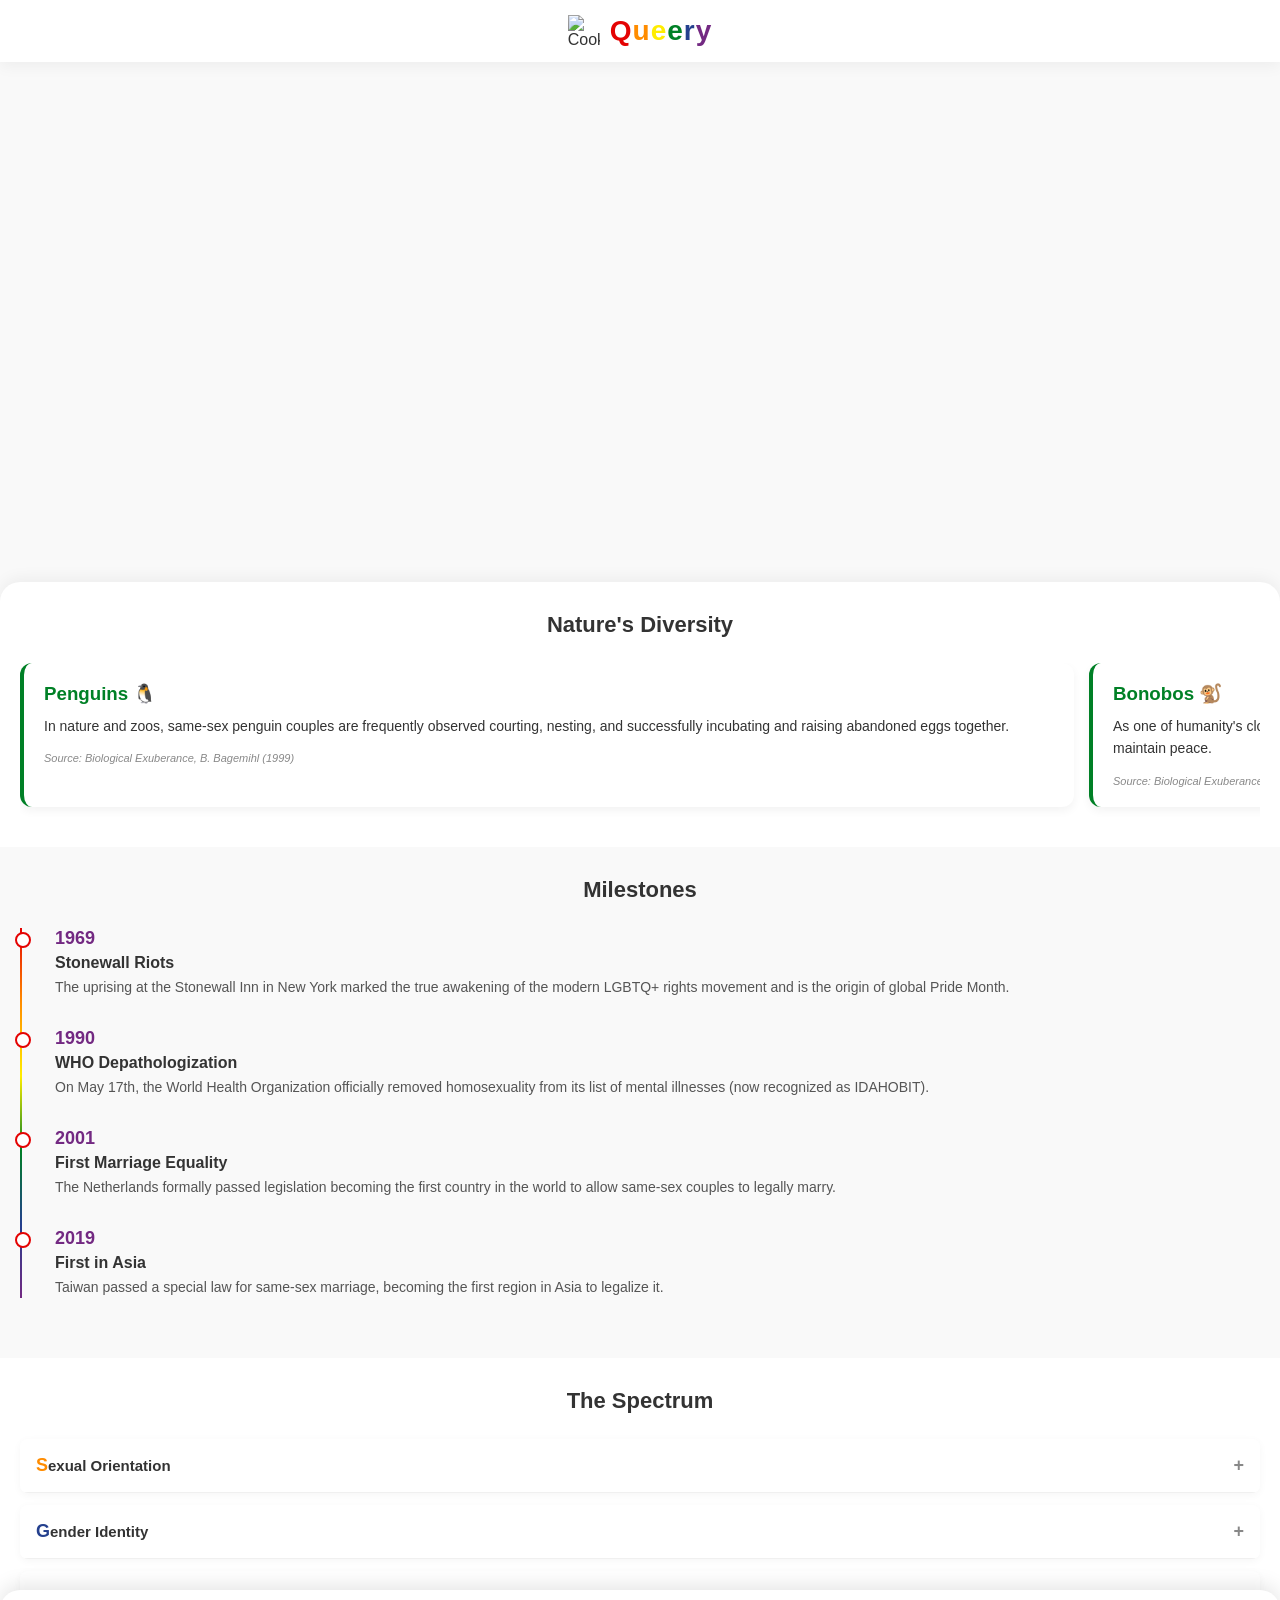
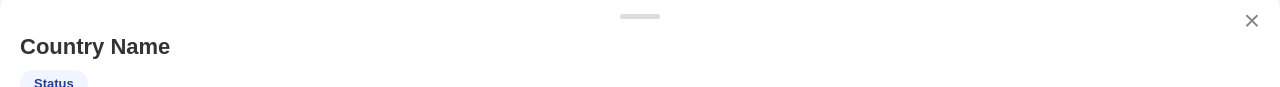
==== index.html @ eb694b8f "first commit" ====
<!DOCTYPE html>
<html lang="en">
<head>
    <meta charset="UTF-8">
    <meta name="viewport" content="width=device-width, initial-scale=1.0, maximum-scale=1.0, user-scalable=no">
    <title>Queery | Explore the Spectrum</title>
    <!-- 引入外部 CSS 样式表 -->
    <link rel="stylesheet" href="style.css">
</head>
<body>

    <!-- Header Logo Area -->
    <header>
        <div class="logo-container">
            <img class="cookie-img" src="https://emojigraph.org/media/apple/cookie_1f36a.png" alt="Cookie">
            <div class="rainbow-text">
                <span class="c-red">Q</span>
                <span class="c-orange">u</span>
                <span class="c-yellow">e</span>
                <span class="c-green">e</span>
                <span class="c-blue">r</span>
                <span class="c-purple">y</span>
            </div>
        </div>
    </header>

    <!-- Map Section -->
    <section class="map-container">
        <!-- 引入 Python 生成的地图 -->
        <iframe src="interactive_map.html"></iframe>
    </section>

    <!-- The Nature Section -->
    <section class="content-module first-module">
        <h2 class="module-title">Nature's Diversity</h2>
        <div class="carousel-container">
            <div class="carousel-card">
                <h3>Penguins 🐧</h3>
                <p>In nature and zoos, same-sex penguin couples are frequently observed courting, nesting, and successfully incubating and raising abandoned eggs together.</p>
                <small>Source: Biological Exuberance, B. Bagemihl (1999)</small>
            </div>
            <div class="carousel-card">
                <h3>Bonobos 🐒</h3>
                <p>As one of humanity's closest living primate relatives, nearly all individuals in bonobo societies are bisexual. They use same-sex intimacy to resolve conflicts and maintain peace.</p>
                <small>Source: Biological Exuberance, B. Bagemihl (1999)</small>
            </div>
            <div class="carousel-card">
                <h3>Giraffes 🦒</h3>
                <p>Intimate behavior between male giraffes is highly frequent. In some populations, over 90% of mounting behaviors occur between males.</p>
                <small>Source: Biological Exuberance, B. Bagemihl (1999)</small>
            </div>
        </div>
    </section>

    <!-- The History Section -->
    <section class="content-module bg-light">
        <h2 class="module-title">Milestones</h2>
        <div class="timeline">
            <div class="timeline-event">
                <div class="timeline-date">1969</div>
                <div class="timeline-content">
                    <h4>Stonewall Riots</h4>
                    <p>The uprising at the Stonewall Inn in New York marked the true awakening of the modern LGBTQ+ rights movement and is the origin of global Pride Month.</p>
                </div>
            </div>
            <div class="timeline-event">
                <div class="timeline-date">1990</div>
                <div class="timeline-content">
                    <h4>WHO Depathologization</h4>
                    <p>On May 17th, the World Health Organization officially removed homosexuality from its list of mental illnesses (now recognized as IDAHOBIT).</p>
                </div>
            </div>
            <div class="timeline-event">
                <div class="timeline-date">2001</div>
                <div class="timeline-content">
                    <h4>First Marriage Equality</h4>
                    <p>The Netherlands formally passed legislation becoming the first country in the world to allow same-sex couples to legally marry.</p>
                </div>
            </div>
            <div class="timeline-event">
                <div class="timeline-date">2019</div>
                <div class="timeline-content">
                    <h4>First in Asia</h4>
                    <p>Taiwan passed a special law for same-sex marriage, becoming the first region in Asia to legalize it.</p>
                </div>
            </div>
        </div>
    </section>

    <!-- The Spectrum Section (Accordion) -->
    <section class="content-module" style="padding-bottom: 50px;">
        <h2 class="module-title">The Spectrum</h2>
        
        <div class="accordion-item">
            <div class="accordion-header" onclick="toggleAccordion(this)">
                <div class="accordion-title"><span class="c-orange">S</span>exual Orientation</div>
                <div class="accordion-icon">+</div>
            </div>
            <div class="accordion-content">
                <p>Refers to who you are attracted to emotionally, romantically, or sexually (e.g., Lesbian, Gay, Bisexual, Asexual). It's about your internal sense of connection.</p>
            </div>
        </div>

        <div class="accordion-item">
            <div class="accordion-header" onclick="toggleAccordion(this)">
                <div class="accordion-title"><span class="c-blue">G</span>ender Identity</div>
                <div class="accordion-icon">+</div>
            </div>
            <div class="accordion-content">
                <p>Refers to your deeply held internal sense of being male, female, both, or neither (e.g., Transgender, Non-binary, Cisgender). It may or may not align with the sex assigned to you at birth.</p>
            </div>
        </div>

        <div class="accordion-item">
            <div class="accordion-header" onclick="toggleAccordion(this)">
                <div class="accordion-title"><span class="c-red">Q</span>ueer</div>
                <div class="accordion-icon">+</div>
            </div>
            <div class="accordion-content">
                <p>An inclusive umbrella term encompassing people who are not heterosexual or cisgender. It can also represent "Questioning" for those exploring their identity.</p>
            </div>
        </div>
    </section>

    <!-- 底部滑动弹窗 (Bottom Sheet) -->
    <div class="bottom-sheet-overlay" id="bottomSheetOverlay" onclick="closeSheet()"></div>
    <div class="bottom-sheet" id="bottomSheet">
        <div class="sheet-drag-handle"></div>
        <button class="sheet-close" onclick="closeSheet()">×</button>
        <h3 id="sheetCountryName">Country Name</h3>
        <div class="sheet-tag" id="sheetStatus">Status</div>
        <div class="sheet-content">
            <h4>Routine Activities & Reality</h4>
            <p id="sheetRoutine">Details go here.</p>
        </div>
    </div>

    <!-- 引入外部 JavaScript 逻辑 -->
    <script src="script.js"></script>
</body>
</html>
---- style.css ----
/* --- Basic Reset & Body --- */
* {
    margin: 0;
    padding: 0;
    box-sizing: border-box;
    font-family: 'Helvetica Neue', Arial, sans-serif;
}
body {
    background-color: #f9f9f9;
    color: #333;
    overflow-x: hidden;
}

/* --- Header & Logo Animation --- */
header {
    background-color: #ffffff; 
    padding: 15px 20px;
    display: flex;
    align-items: center;
    justify-content: center; 
    position: sticky;
    top: 0;
    z-index: 100;
    box-shadow: 0 4px 15px rgba(0,0,0,0.05); 
}
.logo-container {
    display: flex;
    align-items: center;
    cursor: pointer;
}
.cookie-img {
    width: 32px;
    height: 32px;
    margin-right: 10px;
    transition: transform 0.3s ease;
}
.logo-container:hover .cookie-img {
    transform: rotate(20deg) scale(1.1);
}
.rainbow-text {
    font-size: 28px;
    font-weight: 800;
    letter-spacing: 1px;
    display: flex;
}
.rainbow-text span {
    display: inline-block;
    transition: transform 0.25s cubic-bezier(0.175, 0.885, 0.32, 1.275); 
}
.rainbow-text span:hover {
    transform: translateY(-5px) rotate(-5deg) scale(1.1);
}

/* 6-Color Pride Flag Mapping */
.c-red    { color: #E40303; } /* Q */
.c-orange { color: #FF8C00; } /* u */
.c-yellow { color: #FFED00; } /* e */
.c-green  { color: #008026; } /* e */
.c-blue   { color: #24408E; } /* r */
.c-purple { color: #732982; } /* y */

/* --- Map Container --- */
.map-container {
    width: 100vw;
    height: 60vh;
    position: relative;
}
.map-container iframe {
    width: 100%;
    height: 100%;
    border: none;
}

/* --- Module General Styles --- */
.content-module {
    padding: 30px 20px;
    background: white;
    position: relative;
    z-index: 10;
}
.content-module.first-module {
    border-radius: 20px 20px 0 0;
    margin-top: -20px;
    box-shadow: 0 -4px 15px rgba(0,0,0,0.05);
}
.bg-light {
    background-color: #f9f9f9;
}
.module-title {
    text-align: center;
    margin-bottom: 25px;
    font-size: 22px;
    color: #333;
}

/* --- Carousel for Nature Section --- */
.carousel-container {
    display: flex;
    overflow-x: auto;
    scroll-snap-type: x mandatory;
    gap: 15px;
    padding-bottom: 10px; 
}
.carousel-card {
    min-width: 85%;
    background: white;
    padding: 20px;
    border-radius: 12px;
    box-shadow: 0 4px 10px rgba(0,0,0,0.05);
    scroll-snap-align: center;
    border-left: 4px solid #008026; 
}
.carousel-card h3 { margin-bottom: 10px; color: #008026; display: flex; align-items: center; gap: 8px;}
.carousel-card p { font-size: 14px; line-height: 1.6; margin-bottom: 15px;}
.carousel-card small { font-size: 11px; color: #888; display: block; font-style: italic;}
.carousel-container::-webkit-scrollbar { display: none; }

/* --- Timeline Styles --- */
.timeline {
    position: relative;
    padding-left: 20px;
}
.timeline::before {
    content: '';
    position: absolute;
    left: 0;
    top: 0;
    bottom: 0;
    width: 2px;
    background: linear-gradient(to bottom, #E40303, #FF8C00, #FFED00, #008026, #24408E, #732982); 
}
.timeline-event {
    position: relative;
    margin-bottom: 30px;
    padding-left: 15px;
}
.timeline-date {
    font-weight: 800;
    color: #732982;
    margin-bottom: 5px;
    font-size: 18px;
}
.timeline-content h4 { margin-bottom: 5px; font-size: 16px; }
.timeline-content p { font-size: 14px; line-height: 1.5; color: #555; }
.timeline-event::before {
    content: '';
    position: absolute;
    left: -25px; 
    top: 4px;
    width: 12px;
    height: 12px;
    border-radius: 50%;
    background: white;
    border: 2px solid #E40303;
}

/* --- Accordion Styles --- */
.accordion-item {
    margin-bottom: 12px;
    border-radius: 8px;
    overflow: hidden;
    box-shadow: 0 2px 8px rgba(0,0,0,0.04);
    background: white;
}
.accordion-header {
    padding: 16px;
    background: #fff;
    cursor: pointer;
    display: flex;
    justify-content: space-between;
    align-items: center;
    border-bottom: 1px solid #f0f0f0;
}
.accordion-title {
    font-weight: bold;
    font-size: 15px;
    color: #333;
}
.accordion-title span {
    font-size: 18px;
    font-weight: 900;
}
.accordion-icon {
    font-weight: bold;
    color: #888;
    font-size: 18px;
}
.accordion-content {
    padding: 0 16px;
    max-height: 0;
    overflow: hidden;
    transition: max-height 0.3s ease-out, padding 0.3s ease;
    background: #fafafa;
}
.accordion-content p {
    font-size: 14px;
    line-height: 1.6;
    margin: 16px 0;
    color: #444;
}
.accordion-item.active .accordion-content {
    max-height: 200px; 
    padding: 1px 16px; 
}

/* --- Bottom Sheet Styles --- */
.bottom-sheet-overlay {
    position: fixed;
    top: 0; left: 0; width: 100vw; height: 100vh;
    background: rgba(0,0,0,0.4);
    z-index: 999;
    opacity: 0;
    visibility: hidden;
    transition: all 0.3s ease;
}
.bottom-sheet {
    position: fixed;
    bottom: -100%; 
    left: 0;
    width: 100vw;
    background: white;
    border-radius: 20px 20px 0 0;
    padding: 24px 20px 40px 20px;
    z-index: 1000;
    transition: bottom 0.4s cubic-bezier(0.175, 0.885, 0.32, 1.275); 
    box-shadow: 0 -5px 20px rgba(0,0,0,0.1);
}
.sheet-active .bottom-sheet { bottom: 0; }
.sheet-active .bottom-sheet-overlay { opacity: 1; visibility: visible; }

.sheet-drag-handle {
    width: 40px; height: 5px; background: #ddd;
    border-radius: 5px; margin: 0 auto 15px auto;
}
.sheet-close {
    position: absolute; right: 20px; top: 15px;
    background: none; border: none; font-size: 28px; color: #888;
    cursor: pointer;
}
#sheetCountryName { font-size: 22px; margin-bottom: 10px; color: #333; }
.sheet-tag {
    display: inline-block; padding: 6px 14px; background: #f0f5ff;
    border-radius: 15px; font-size: 13px; color: #24408E; font-weight: bold;
    margin-bottom: 15px;
}
.sheet-content h4 { font-size: 16px; margin-bottom: 8px; color: #732982; }
.sheet-content p { font-size: 14px; line-height: 1.6; color: #555; }
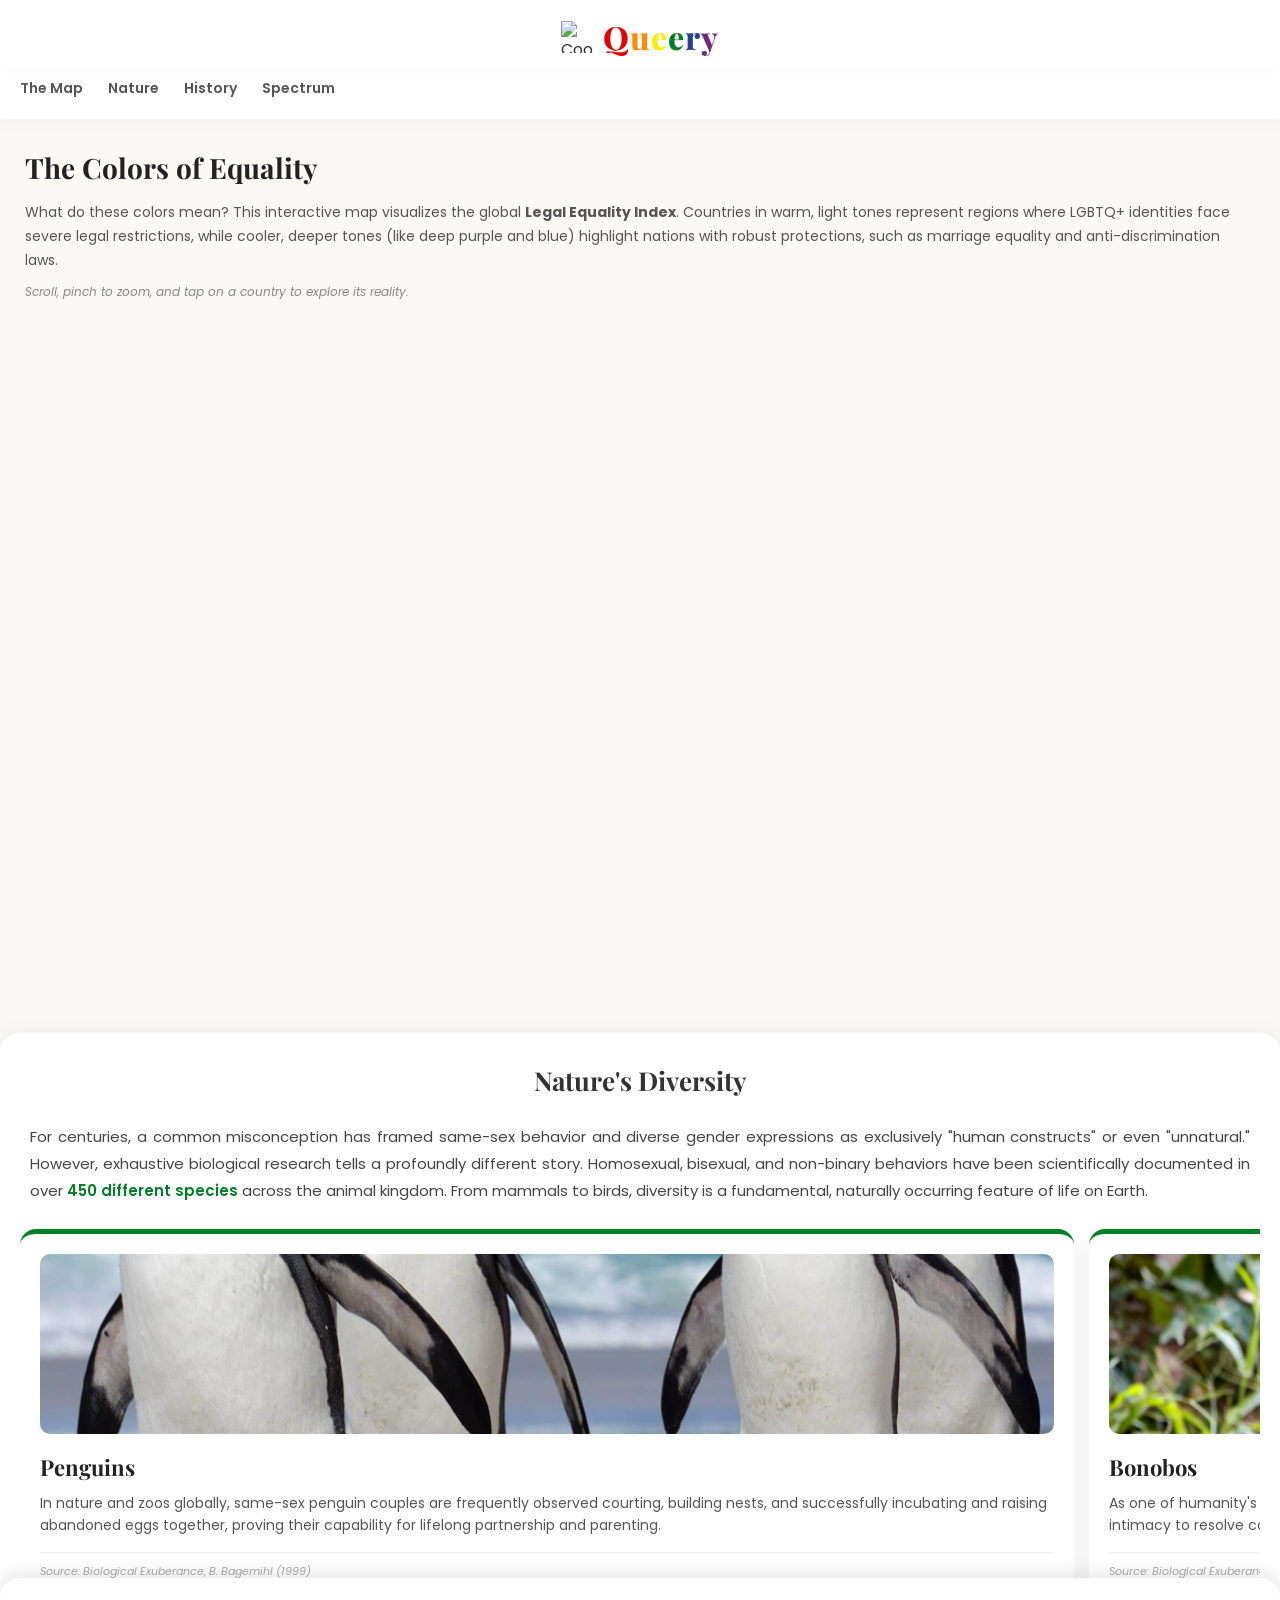
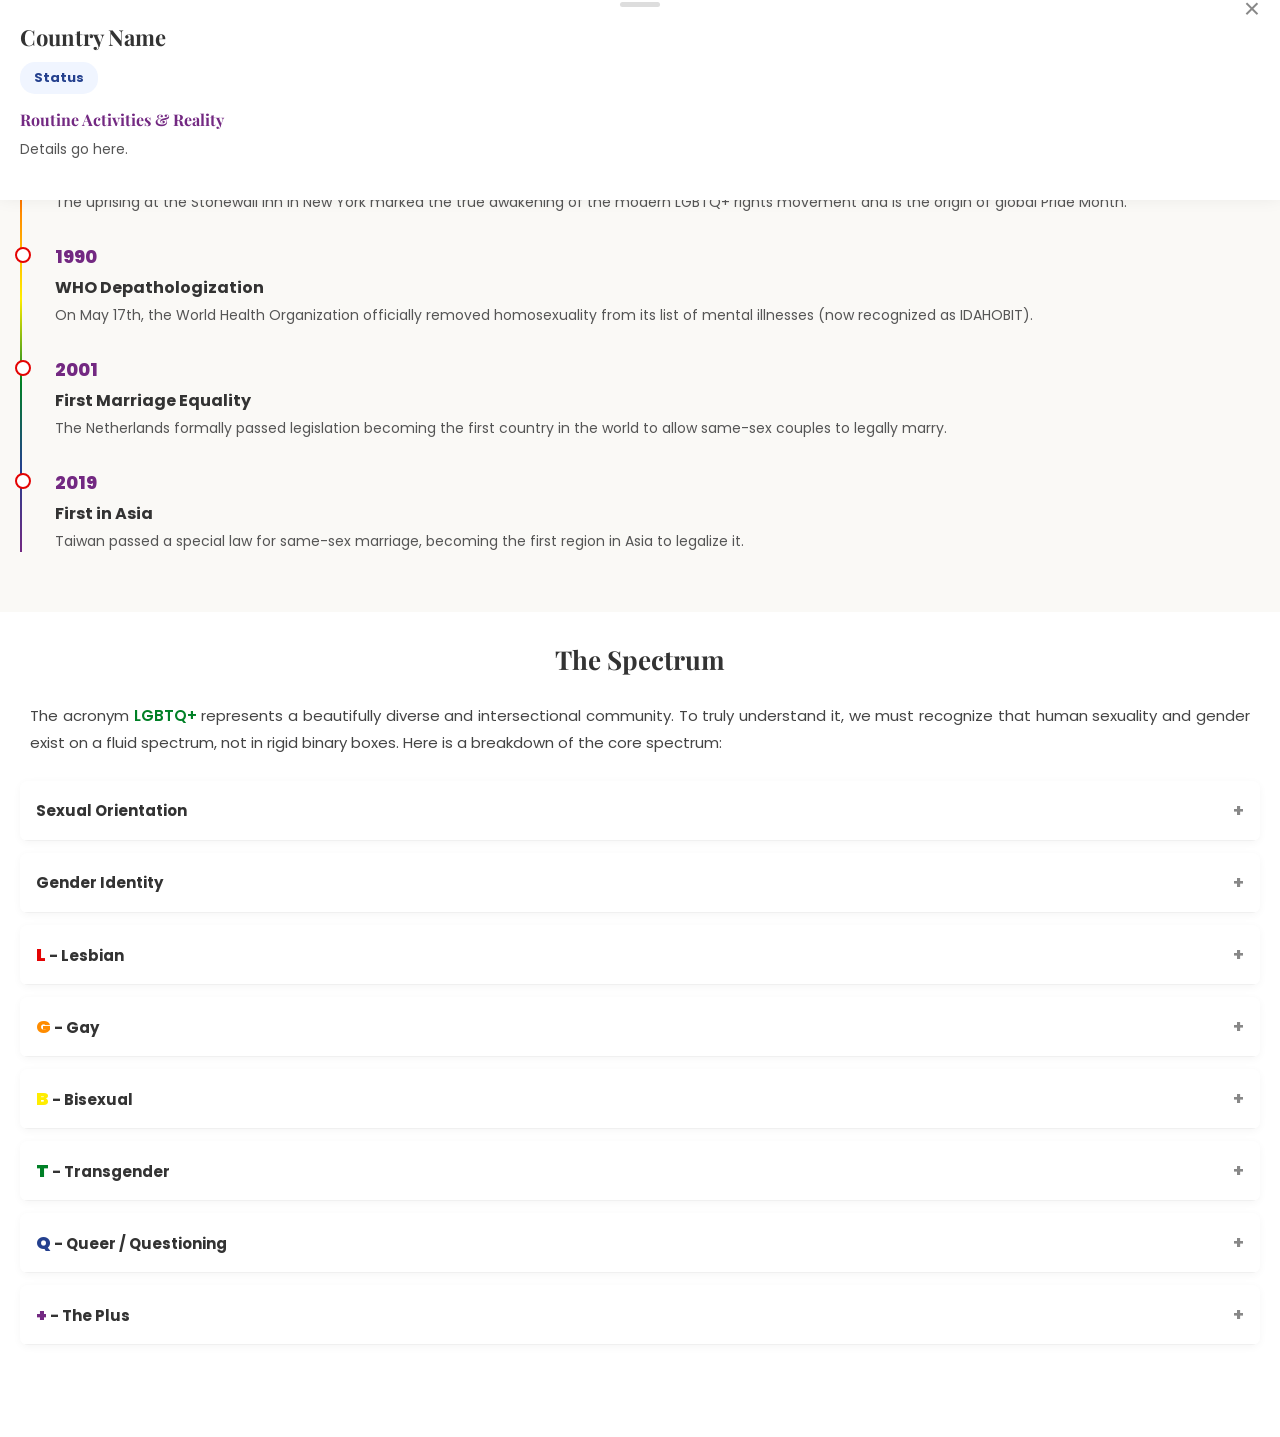
==== commit 71dc5a65: "feat: add Mexico, Russia and European countries to map data" ====
--- a/index.html
+++ b/index.html
@@ -4,56 +4,76 @@
     <meta charset="UTF-8">
     <meta name="viewport" content="width=device-width, initial-scale=1.0, maximum-scale=1.0, user-scalable=no">
     <title>Queery | Explore the Spectrum</title>
-    <!-- 引入外部 CSS 样式表 -->
+    <!-- 引入艺术字体 -->
+    <link rel="preconnect" href="https://fonts.googleapis.com">
+    <link rel="preconnect" href="https://fonts.gstatic.com" crossorigin>
+    <link href="https://fonts.googleapis.com/css2?family=Playfair+Display:ital,wght@0,600;0,800;1,600&family=Poppins:wght@300;400;600&display=swap" rel="stylesheet">
     <link rel="stylesheet" href="style.css">
 </head>
 <body>
 
-    <!-- Header Logo Area -->
+    <!-- Header Logo -->
     <header>
         <div class="logo-container">
             <img class="cookie-img" src="https://emojigraph.org/media/apple/cookie_1f36a.png" alt="Cookie">
             <div class="rainbow-text">
-                <span class="c-red">Q</span>
-                <span class="c-orange">u</span>
-                <span class="c-yellow">e</span>
-                <span class="c-green">e</span>
-                <span class="c-blue">r</span>
-                <span class="c-purple">y</span>
+                <span class="c-red">Q</span><span class="c-orange">u</span><span class="c-yellow">e</span><span class="c-green">e</span><span class="c-blue">r</span><span class="c-purple">y</span>
             </div>
         </div>
     </header>
 
-    <!-- Map Section -->
+    <!-- 顶部滑动导航栏 -->
+    <nav class="mobile-nav">
+        <a href="#map-section">The Map</a>
+        <a href="#nature-section">Nature</a>
+        <a href="#history-section">History</a>
+        <a href="#spectrum-section">Spectrum</a>
+    </nav>
+
+    <!-- 地图说明区域 -->
+    <section class="map-intro" id="map-section">
+        <h2>The Colors of Equality</h2>
+        <p>What do these colors mean? This interactive map visualizes the global <strong>Legal Equality Index</strong>. Countries in warm, light tones represent regions where LGBTQ+ identities face severe legal restrictions, while cooler, deeper tones (like deep purple and blue) highlight nations with robust protections, such as marriage equality and anti-discrimination laws.</p>
+        <p class="hint"><em>Scroll, pinch to zoom, and tap on a country to explore its reality.</em></p>
+    </section>
+
+    <!-- 交互地图区域 -->
     <section class="map-container">
-        <!-- 引入 Python 生成的地图 -->
         <iframe src="interactive_map.html"></iframe>
     </section>
 
-    <!-- The Nature Section -->
-    <section class="content-module first-module">
+    <!-- 自然界多样性科普 -->
+    <section class="content-module first-module" id="nature-section">
         <h2 class="module-title">Nature's Diversity</h2>
+        
+        <div class="nature-intro">
+            <p>For centuries, a common misconception has framed same-sex behavior and diverse gender expressions as exclusively "human constructs" or even "unnatural." However, exhaustive biological research tells a profoundly different story. Homosexual, bisexual, and non-binary behaviors have been scientifically documented in over <strong>450 different species</strong> across the animal kingdom. From mammals to birds, diversity is a fundamental, naturally occurring feature of life on Earth.</p>
+        </div>
+
         <div class="carousel-container">
             <div class="carousel-card">
-                <h3>Penguins 🐧</h3>
-                <p>In nature and zoos, same-sex penguin couples are frequently observed courting, nesting, and successfully incubating and raising abandoned eggs together.</p>
+                <img src="./penguin.png" alt="Penguins">
+                <h3>Penguins</h3>
+                <p>In nature and zoos globally, same-sex penguin couples are frequently observed courting, building nests, and successfully incubating and raising abandoned eggs together, proving their capability for lifelong partnership and parenting.</p>
                 <small>Source: Biological Exuberance, B. Bagemihl (1999)</small>
             </div>
             <div class="carousel-card">
-                <h3>Bonobos 🐒</h3>
-                <p>As one of humanity's closest living primate relatives, nearly all individuals in bonobo societies are bisexual. They use same-sex intimacy to resolve conflicts and maintain peace.</p>
+                <img src="./bonobo.png" alt="Bonobos">
+                <h3>Bonobos</h3>
+                <p>As one of humanity's closest living primate relatives, nearly all individuals in bonobo societies exhibit bisexual behavior. They utilize same-sex intimacy to resolve conflicts, share resources, and maintain profound social peace.</p>
                 <small>Source: Biological Exuberance, B. Bagemihl (1999)</small>
             </div>
             <div class="carousel-card">
-                <h3>Giraffes 🦒</h3>
-                <p>Intimate behavior between male giraffes is highly frequent. In some populations, over 90% of mounting behaviors occur between males.</p>
+                <img src="./giraffe.png" alt="Giraffes">
+                <h3>Giraffes</h3>
+                <p>Intimate behavior between male giraffes is exceptionally frequent. In some wild populations, over 90% of mounting and affection-building behaviors occur between males, often involving gentle neck-rubbing.</p>
                 <small>Source: Biological Exuberance, B. Bagemihl (1999)</small>
             </div>
         </div>
     </section>
 
-    <!-- The History Section -->
-    <section class="content-module bg-light">
+    <!-- 历史里程碑 -->
+    <section class="content-module bg-light" id="history-section">
         <h2 class="module-title">Milestones</h2>
         <div class="timeline">
             <div class="timeline-event">
@@ -87,23 +107,27 @@
         </div>
     </section>
 
-    <!-- The Spectrum Section (Accordion) -->
-    <section class="content-module" style="padding-bottom: 50px;">
+    <!-- 光谱深度百科 (去中文版) -->
+    <section class="content-module" id="spectrum-section" style="padding-bottom: 80px;">
         <h2 class="module-title">The Spectrum</h2>
         
-        <div class="accordion-item">
-            <div class="accordion-header" onclick="toggleAccordion(this)">
-                <div class="accordion-title"><span class="c-orange">S</span>exual Orientation</div>
-                <div class="accordion-icon">+</div>
-            </div>
-            <div class="accordion-content">
-                <p>Refers to who you are attracted to emotionally, romantically, or sexually (e.g., Lesbian, Gay, Bisexual, Asexual). It's about your internal sense of connection.</p>
-            </div>
-        </div>
-
-        <div class="accordion-item">
-            <div class="accordion-header" onclick="toggleAccordion(this)">
-                <div class="accordion-title"><span class="c-blue">G</span>ender Identity</div>
+        <div class="nature-intro">
+            <p>The acronym <strong>LGBTQ+</strong> represents a beautifully diverse and intersectional community. To truly understand it, we must recognize that human sexuality and gender exist on a fluid spectrum, not in rigid binary boxes. Here is a breakdown of the core spectrum:</p>
+        </div>
+
+        <div class="accordion-item">
+            <div class="accordion-header" onclick="toggleAccordion(this)">
+                <div class="accordion-title">Sexual Orientation</div>
+                <div class="accordion-icon">+</div>
+            </div>
+            <div class="accordion-content">
+                <p>Refers to who you are attracted to emotionally, romantically, or sexually. It is about your internal sense of connection to others.</p>
+            </div>
+        </div>
+
+        <div class="accordion-item">
+            <div class="accordion-header" onclick="toggleAccordion(this)">
+                <div class="accordion-title">Gender Identity</div>
                 <div class="accordion-icon">+</div>
             </div>
             <div class="accordion-content">
@@ -113,16 +137,66 @@
 
         <div class="accordion-item">
             <div class="accordion-header" onclick="toggleAccordion(this)">
-                <div class="accordion-title"><span class="c-red">Q</span>ueer</div>
-                <div class="accordion-icon">+</div>
-            </div>
-            <div class="accordion-content">
-                <p>An inclusive umbrella term encompassing people who are not heterosexual or cisgender. It can also represent "Questioning" for those exploring their identity.</p>
-            </div>
-        </div>
-    </section>
-
-    <!-- 底部滑动弹窗 (Bottom Sheet) -->
+                <div class="accordion-title"><span class="c-red">L</span> - Lesbian</div>
+                <div class="accordion-icon">+</div>
+            </div>
+            <div class="accordion-content">
+                <p>A woman or feminine-identifying person who is emotionally, romantically, or sexually attracted to other women. It represents a specific sexual orientation focused on same-sex attraction among women.</p>
+            </div>
+        </div>
+
+        <div class="accordion-item">
+            <div class="accordion-header" onclick="toggleAccordion(this)">
+                <div class="accordion-title"><span class="c-orange">G</span> - Gay</div>
+                <div class="accordion-icon">+</div>
+            </div>
+            <div class="accordion-content">
+                <p>Individuals who are primarily attracted to members of the same sex or gender. While historically used to refer to men attracted to men, it is widely used today as an umbrella term for anyone experiencing same-sex attraction.</p>
+            </div>
+        </div>
+
+        <div class="accordion-item">
+            <div class="accordion-header" onclick="toggleAccordion(this)">
+                <div class="accordion-title"><span class="c-yellow">B</span> - Bisexual</div>
+                <div class="accordion-icon">+</div>
+            </div>
+            <div class="accordion-content">
+                <p>A person who has the capacity to form physical, romantic, and/or emotional attractions to those of the same gender or to those of another gender. This attraction does not have to be split 50/50, and it can be fluid over time.</p>
+            </div>
+        </div>
+
+        <div class="accordion-item">
+            <div class="accordion-header" onclick="toggleAccordion(this)">
+                <div class="accordion-title"><span class="c-green">T</span> - Transgender</div>
+                <div class="accordion-icon">+</div>
+            </div>
+            <div class="accordion-content">
+                <p><strong>Important distinction:</strong> Unlike the previous letters which describe <em>sexual orientation</em> (who you are attracted to), Transgender describes <em>gender identity</em> (who you are). It refers to individuals whose gender identity differs from the sex they were assigned at birth.</p>
+            </div>
+        </div>
+
+        <div class="accordion-item">
+            <div class="accordion-header" onclick="toggleAccordion(this)">
+                <div class="accordion-title"><span class="c-blue">Q</span> - Queer / Questioning</div>
+                <div class="accordion-icon">+</div>
+            </div>
+            <div class="accordion-content">
+                <p><strong>Queer</strong> is an inclusive, umbrella term reclaimed by the community to describe sexual orientations and gender identities that are not exclusively heterosexual or cisgender. <strong>Questioning</strong> refers to the completely natural process of exploring and discovering one's own sexual orientation or gender identity.</p>
+            </div>
+        </div>
+
+        <div class="accordion-item">
+            <div class="accordion-header" onclick="toggleAccordion(this)">
+                <div class="accordion-title"><span class="c-purple">+</span> - The Plus</div>
+                <div class="accordion-icon">+</div>
+            </div>
+            <div class="accordion-content">
+                <p>The "Plus" is perhaps the most important symbol. It signifies that the spectrum is vast, inclusive, and ever-evolving. It explicitly includes all other identities not covered by the five initials, such as <strong>Pansexual</strong>, <strong>Asexual</strong>, <strong>Non-binary</strong>, and <strong>Intersex</strong>.</p>
+            </div>
+        </div>
+    </section>
+
+    <!-- 底部滑动弹窗 (国家数据卡片) -->
     <div class="bottom-sheet-overlay" id="bottomSheetOverlay" onclick="closeSheet()"></div>
     <div class="bottom-sheet" id="bottomSheet">
         <div class="sheet-drag-handle"></div>
@@ -135,7 +209,7 @@
         </div>
     </div>
 
-    <!-- 引入外部 JavaScript 逻辑 -->
+    <!-- 引入外部脚本 -->
     <script src="script.js"></script>
 </body>
 </html>
--- a/style.css
+++ b/style.css
@@ -1,27 +1,31 @@
-/* --- Basic Reset & Body --- */
+/* --- Basic Reset & Art Typography --- */
 * {
     margin: 0;
     padding: 0;
     box-sizing: border-box;
-    font-family: 'Helvetica Neue', Arial, sans-serif;
 }
 body {
-    background-color: #f9f9f9;
+    background-color: #FAF9F6;
     color: #333;
     overflow-x: hidden;
+    font-family: 'Poppins', sans-serif;
+}
+
+h1, h2, h3, h4, .rainbow-text {
+    font-family: 'Playfair Display', serif;
 }
 
 /* --- Header & Logo Animation --- */
 header {
     background-color: #ffffff; 
-    padding: 15px 20px;
+    padding: 15px 20px 10px 20px;
     display: flex;
     align-items: center;
     justify-content: center; 
     position: sticky;
     top: 0;
     z-index: 100;
-    box-shadow: 0 4px 15px rgba(0,0,0,0.05); 
+    box-shadow: 0 4px 15px rgba(0,0,0,0.02); 
 }
 .logo-container {
     display: flex;
@@ -38,7 +42,7 @@
     transform: rotate(20deg) scale(1.1);
 }
 .rainbow-text {
-    font-size: 28px;
+    font-size: 32px;
     font-weight: 800;
     letter-spacing: 1px;
     display: flex;
@@ -51,19 +55,67 @@
     transform: translateY(-5px) rotate(-5deg) scale(1.1);
 }
 
-/* 6-Color Pride Flag Mapping */
-.c-red    { color: #E40303; } /* Q */
-.c-orange { color: #FF8C00; } /* u */
-.c-yellow { color: #FFED00; } /* e */
-.c-green  { color: #008026; } /* e */
-.c-blue   { color: #24408E; } /* r */
-.c-purple { color: #732982; } /* y */
-
-/* --- Map Container --- */
+.c-red    { color: #E40303; } 
+.c-orange { color: #FF8C00; } 
+.c-yellow { color: #FFED00; } 
+.c-green  { color: #008026; } 
+.c-blue   { color: #24408E; } 
+.c-purple { color: #732982; } 
+
+/* --- Mobile Navigation --- */
+.mobile-nav {
+    display: flex;
+    overflow-x: auto;
+    white-space: nowrap;
+    background: #ffffff;
+    padding: 10px 20px 15px 20px;
+    position: sticky;
+    top: 60px; /* 吸顶时紧贴 Header */
+    z-index: 99;
+    box-shadow: 0 4px 15px rgba(0,0,0,0.03);
+}
+.mobile-nav::-webkit-scrollbar { display: none; }
+.mobile-nav a {
+    text-decoration: none;
+    color: #555;
+    font-size: 14px;
+    font-weight: 600;
+    margin-right: 25px;
+    padding-bottom: 5px;
+    transition: color 0.3s;
+}
+.mobile-nav a:hover, .mobile-nav a:active {
+    color: #E40303;
+    border-bottom: 2px solid #E40303;
+}
+
+/* --- Map Intro & Container --- */
+.map-intro {
+    padding: 30px 25px 20px 25px;
+    background: #FAF9F6;
+}
+.map-intro h2 {
+    font-size: 28px;
+    margin-bottom: 15px;
+    color: #222;
+}
+.map-intro p {
+    font-size: 14px;
+    line-height: 1.7;
+    color: #555;
+    margin-bottom: 10px;
+}
+.map-intro .hint {
+    font-size: 12px;
+    color: #888;
+}
+
 .map-container {
     width: 100vw;
-    height: 60vh;
+    height: 80vh; 
     position: relative;
+    background: #FAF9F6;
+    z-index: 10;
 }
 .map-container iframe {
     width: 100%;
@@ -76,7 +128,7 @@
     padding: 30px 20px;
     background: white;
     position: relative;
-    z-index: 10;
+    z-index: 20;
 }
 .content-module.first-module {
     border-radius: 20px 20px 0 0;
@@ -84,16 +136,30 @@
     box-shadow: 0 -4px 15px rgba(0,0,0,0.05);
 }
 .bg-light {
-    background-color: #f9f9f9;
+    background-color: #FAF9F6;
 }
 .module-title {
     text-align: center;
     margin-bottom: 25px;
-    font-size: 22px;
+    font-size: 26px;
     color: #333;
 }
 
-/* --- Carousel for Nature Section --- */
+/* --- Nature Section & Carousel --- */
+.nature-intro {
+    padding: 0 10px 25px 10px;
+}
+.nature-intro p {
+    font-size: 15px;
+    line-height: 1.8;
+    color: #444;
+    text-align: justify; 
+}
+.nature-intro p strong {
+    color: #008026; 
+    font-weight: 600;
+}
+
 .carousel-container {
     display: flex;
     overflow-x: auto;
@@ -101,19 +167,44 @@
     gap: 15px;
     padding-bottom: 10px; 
 }
+.carousel-container::-webkit-scrollbar { display: none; }
 .carousel-card {
     min-width: 85%;
     background: white;
     padding: 20px;
-    border-radius: 12px;
-    box-shadow: 0 4px 10px rgba(0,0,0,0.05);
+    border-radius: 16px; 
+    box-shadow: 0 8px 30px rgba(0,0,0,0.06); 
     scroll-snap-align: center;
-    border-left: 4px solid #008026; 
-}
-.carousel-card h3 { margin-bottom: 10px; color: #008026; display: flex; align-items: center; gap: 8px;}
-.carousel-card p { font-size: 14px; line-height: 1.6; margin-bottom: 15px;}
-.carousel-card small { font-size: 11px; color: #888; display: block; font-style: italic;}
-.carousel-container::-webkit-scrollbar { display: none; }
+    border-top: 5px solid #008026; 
+    display: flex;
+    flex-direction: column;
+}
+.carousel-card img {
+    width: 100%;
+    height: 180px;
+    object-fit: cover; 
+    border-radius: 10px;
+    margin-bottom: 18px;
+}
+.carousel-card h3 { 
+    margin-bottom: 10px; 
+    color: #222; 
+    font-size: 22px;
+}
+.carousel-card p { 
+    font-size: 14px; 
+    line-height: 1.6; 
+    margin-bottom: 15px;
+    color: #555;
+    flex-grow: 1; 
+}
+.carousel-card small { 
+    font-size: 11px; 
+    color: #aaa; 
+    font-style: italic;
+    border-top: 1px solid #eee;
+    padding-top: 10px;
+}
 
 /* --- Timeline Styles --- */
 .timeline {
@@ -140,7 +231,7 @@
     margin-bottom: 5px;
     font-size: 18px;
 }
-.timeline-content h4 { margin-bottom: 5px; font-size: 16px; }
+.timeline-content h4 { margin-bottom: 5px; font-size: 16px; font-family: 'Poppins', sans-serif;}
 .timeline-content p { font-size: 14px; line-height: 1.5; color: #555; }
 .timeline-event::before {
     content: '';
@@ -199,16 +290,16 @@
     color: #444;
 }
 .accordion-item.active .accordion-content {
-    max-height: 200px; 
+    max-height: 250px; 
     padding: 1px 16px; 
 }
 
-/* --- Bottom Sheet Styles --- */
+/* --- Bottom Sheet Styles (确保覆盖于所有图层之上) --- */
 .bottom-sheet-overlay {
     position: fixed;
     top: 0; left: 0; width: 100vw; height: 100vh;
     background: rgba(0,0,0,0.4);
-    z-index: 999;
+    z-index: 9999; /* 调高权重确保不被挡住 */
     opacity: 0;
     visibility: hidden;
     transition: all 0.3s ease;
@@ -221,7 +312,7 @@
     background: white;
     border-radius: 20px 20px 0 0;
     padding: 24px 20px 40px 20px;
-    z-index: 1000;
+    z-index: 10000; /* 调高权重 */
     transition: bottom 0.4s cubic-bezier(0.175, 0.885, 0.32, 1.275); 
     box-shadow: 0 -5px 20px rgba(0,0,0,0.1);
 }
@@ -237,7 +328,7 @@
     background: none; border: none; font-size: 28px; color: #888;
     cursor: pointer;
 }
-#sheetCountryName { font-size: 22px; margin-bottom: 10px; color: #333; }
+#sheetCountryName { font-size: 22px; margin-bottom: 10px; color: #333; font-family: 'Playfair Display', serif;}
 .sheet-tag {
     display: inline-block; padding: 6px 14px; background: #f0f5ff;
     border-radius: 15px; font-size: 13px; color: #24408E; font-weight: bold;
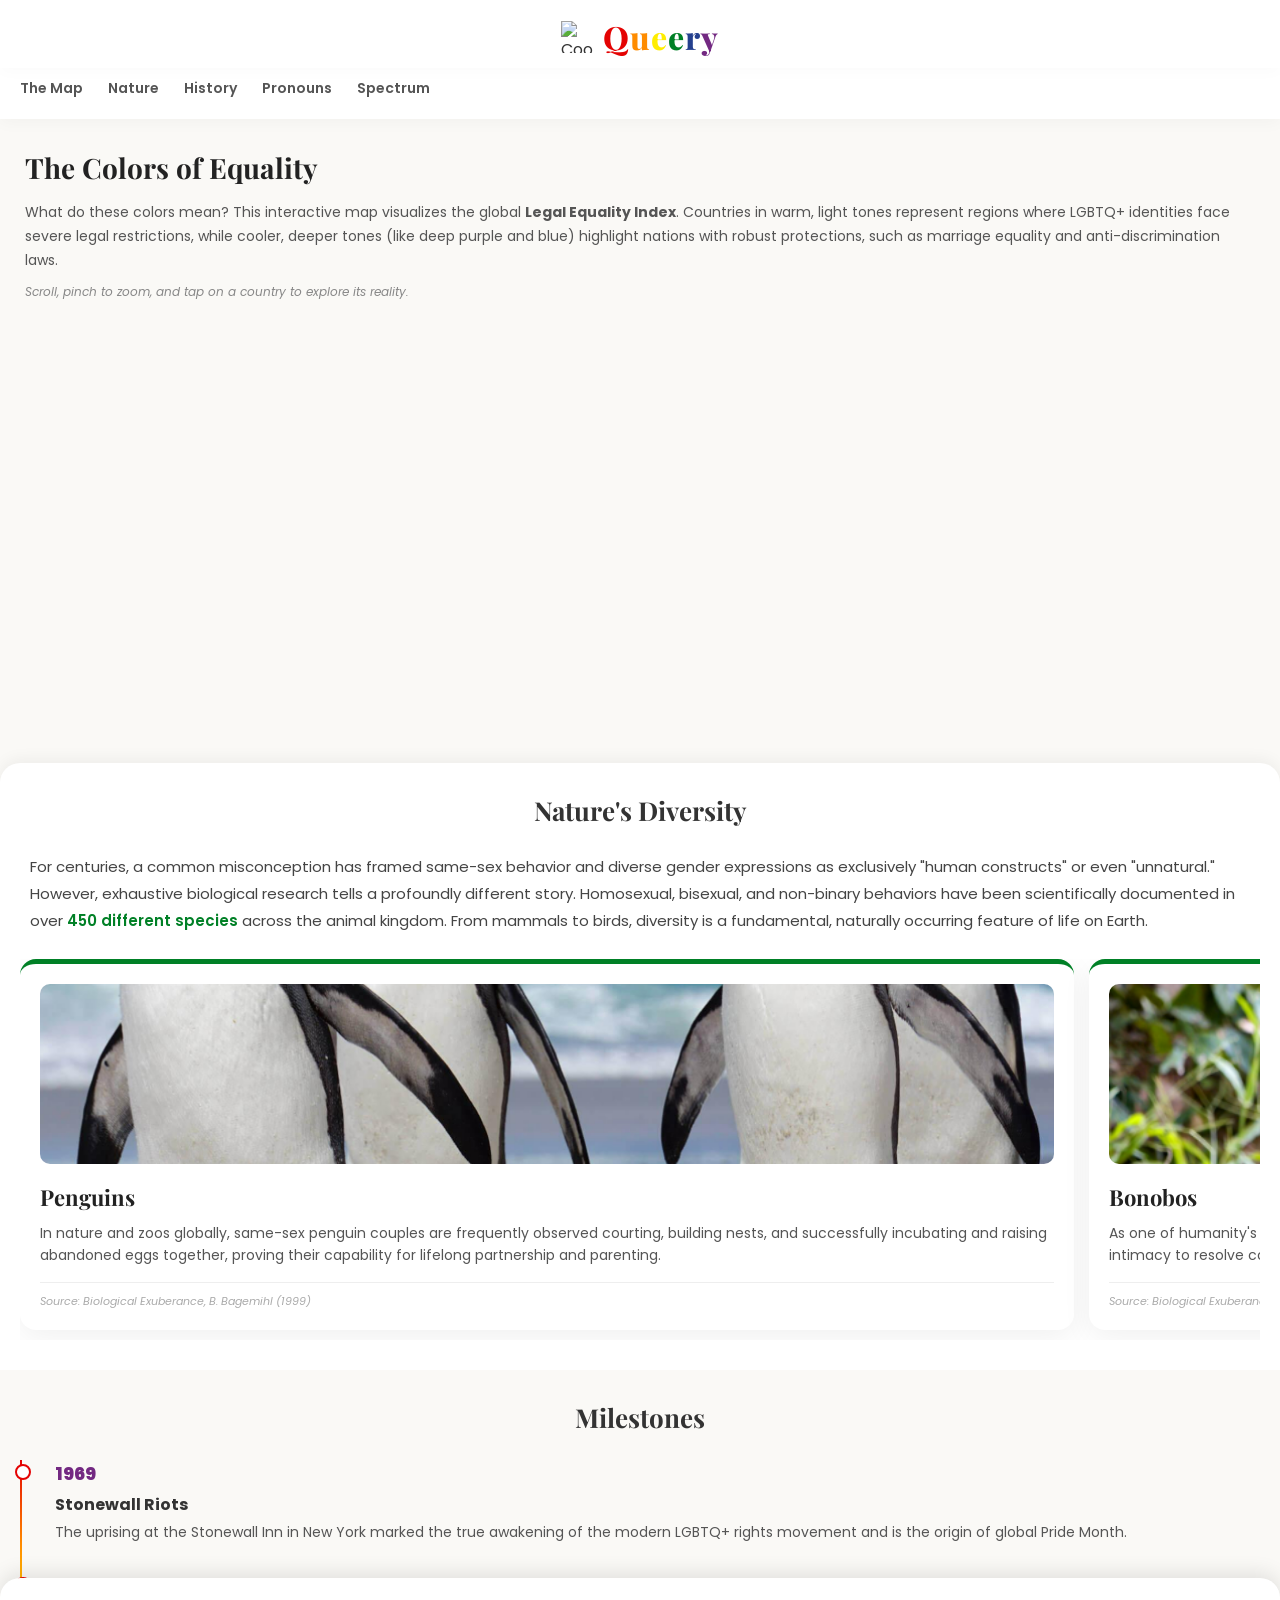
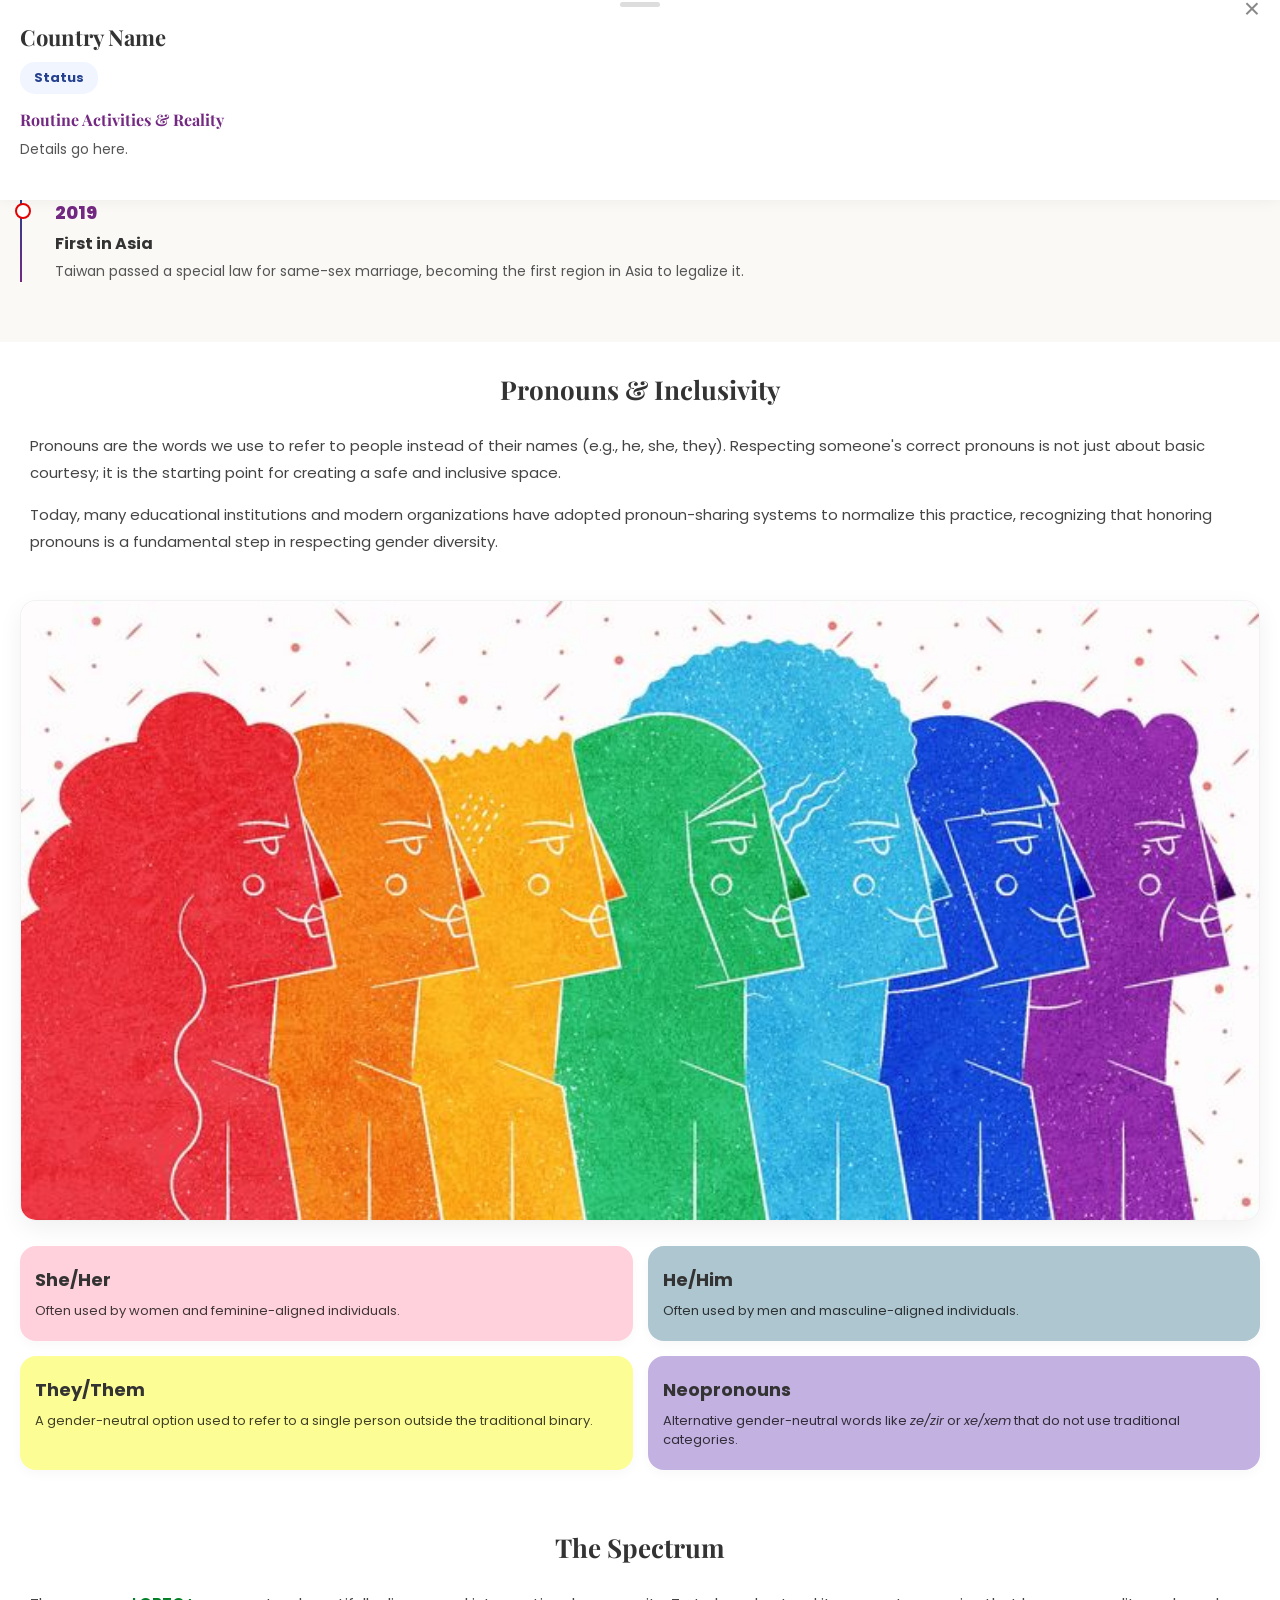
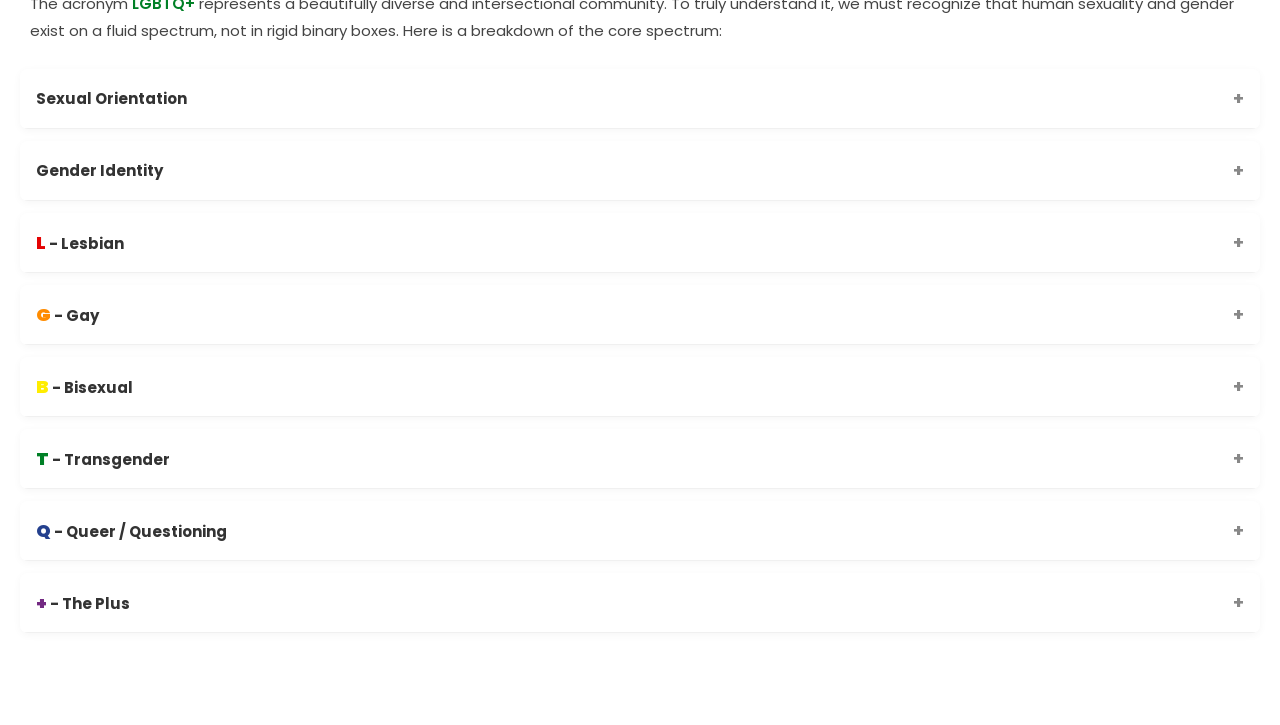
==== commit 5e2d39af: "style: perfect fit for pronouns illustration" ====
--- a/index.html
+++ b/index.html
@@ -27,6 +27,7 @@
         <a href="#map-section">The Map</a>
         <a href="#nature-section">Nature</a>
         <a href="#history-section">History</a>
+        <a href="#pronouns-section">Pronouns</a>
         <a href="#spectrum-section">Spectrum</a>
     </nav>
 
@@ -102,6 +103,44 @@
                 <div class="timeline-content">
                     <h4>First in Asia</h4>
                     <p>Taiwan passed a special law for same-sex marriage, becoming the first region in Asia to legalize it.</p>
+                </div>
+            </div>
+        </div>
+    </section>
+    <!-- Pronouns & Inclusivity Section -->
+    <section class="content-module bg-light" id="pronouns-section">
+        <h2 class="module-title">Pronouns & Inclusivity</h2>
+        
+        <div class="pronoun-intro">
+            <p>Pronouns are the words we use to refer to people instead of their names (e.g., he, she, they). Respecting someone's correct pronouns is not just about basic courtesy; it is the starting point for creating a safe and inclusive space.</p>
+            <p>Today, many educational institutions and modern organizations have adopted pronoun-sharing systems to normalize this practice, recognizing that honoring pronouns is a fundamental step in respecting gender diversity.</p>
+        </div>
+
+        <!-- 艺术插画与彩色科普卡片 -->
+        <div class="pronoun-visual-container">
+        <!-- 确保 src 是 ./pronouns.jpg -->
+        <img src="./pronouns.jpg" alt="Diverse and inclusive community" class="pronoun-illustration">
+            
+            <div class="pronoun-grid">
+                <!-- She/Her 卡片 -->
+                <div class="pronoun-card c-bg-pink">
+                    <h4>She/Her</h4>
+                    <p>Often used by women and feminine-aligned individuals.</p>
+                </div>
+                <!-- He/Him 卡片 -->
+                <div class="pronoun-card c-bg-blue">
+                    <h4>He/Him</h4>
+                    <p>Often used by men and masculine-aligned individuals.</p>
+                </div>
+                <!-- They/Them 卡片 -->
+                <div class="pronoun-card c-bg-yellow">
+                    <h4>They/Them</h4>
+                    <p>A gender-neutral option used to refer to a single person outside the traditional binary.</p>
+                </div>
+                <!-- Neopronouns 卡片 -->
+                <div class="pronoun-card c-bg-purple">
+                    <h4>Neopronouns</h4>
+                    <p>Alternative gender-neutral words like <em>ze/zir</em> or <em>xe/xem</em> that do not use traditional categories.</p>
                 </div>
             </div>
         </div>
--- a/style.css
+++ b/style.css
@@ -112,7 +112,7 @@
 
 .map-container {
     width: 100vw;
-    height: 80vh; 
+    height: 50vh; 
     position: relative;
     background: #FAF9F6;
     z-index: 10;
@@ -153,7 +153,7 @@
     font-size: 15px;
     line-height: 1.8;
     color: #444;
-    text-align: justify; 
+    text-align: left; 
 }
 .nature-intro p strong {
     color: #008026; 
@@ -335,4 +335,74 @@
     margin-bottom: 15px;
 }
 .sheet-content h4 { font-size: 16px; margin-bottom: 8px; color: #732982; }
-.sheet-content p { font-size: 14px; line-height: 1.6; color: #555; }+.sheet-content p { font-size: 14px; line-height: 1.6; color: #555; }
+/* --- Pronouns & Inclusivity Section --- */
+#pronouns-section {
+    background-color: #ffffff; 
+}
+
+.pronoun-intro {
+    padding: 0 10px 20px 10px;
+}
+.pronoun-intro p {
+    font-size: 15px;
+    line-height: 1.8;
+    color: #444;
+    margin-bottom: 15px;
+    text-align: left;
+}
+
+.pronoun-visual-container {
+    display: flex;
+    flex-direction: column;
+    align-items: center;
+    margin-top: 10px;
+}
+
+/* 顶部插画专属样式调优 */
+.pronoun-illustration {
+    width: 100%;
+    height: auto; /* 保证图片等比例缩放，绝对不拉伸变形 */
+    object-fit: cover;
+    border-radius: 16px;
+    margin-bottom: 25px;
+    box-shadow: 0 8px 25px rgba(0,0,0,0.06);
+    border: 1px solid rgba(0,0,0,0.05); /* 增加一圈极其微弱的边框，完美融入白色背景 */
+    background-color: #ffffff;
+}
+
+/* 2x2 彩色网格布局 */
+.pronoun-grid {
+    display: grid;
+    grid-template-columns: 1fr 1fr; /* 分为两列 */
+    gap: 15px; /* 卡片之间的间距 */
+    width: 100%;
+}
+
+.pronoun-card {
+    padding: 20px 15px;
+    border-radius: 16px;
+    color: #333;
+    display: flex;
+    flex-direction: column;
+    box-shadow: 0 4px 12px rgba(0,0,0,0.03);
+}
+
+.pronoun-card h4 {
+    font-size: 18px;
+    margin-bottom: 8px;
+    font-family: 'Poppins', sans-serif;
+    font-weight: 700;
+}
+
+.pronoun-card p {
+    font-size: 13px;
+    line-height: 1.5;
+    color: rgba(0, 0, 0, 0.75);
+}
+
+/* 柔和的马卡龙色系背景 */
+.c-bg-pink { background-color: #FFD1DC; }
+.c-bg-blue { background-color: #AEC6CF; }
+.c-bg-yellow { background-color: #FDFD96; }
+.c-bg-purple { background-color: #C3B1E1; }
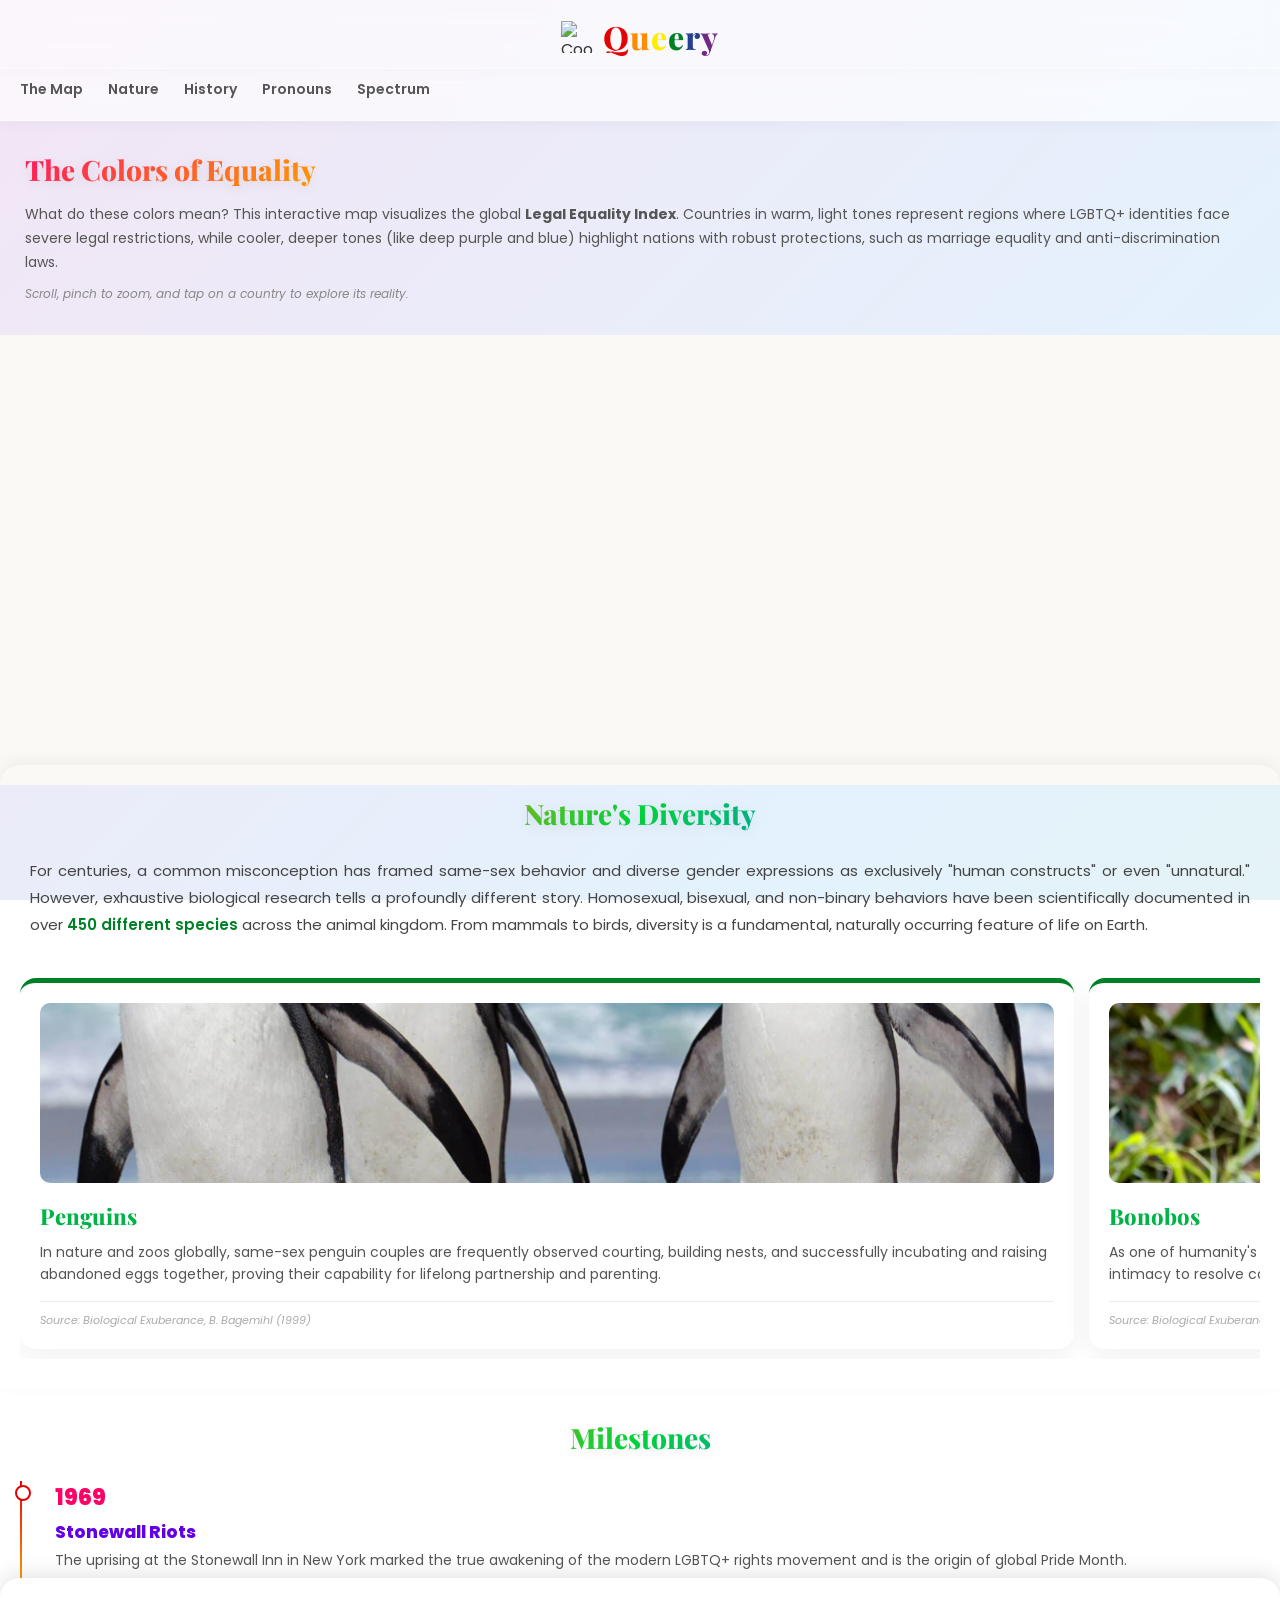
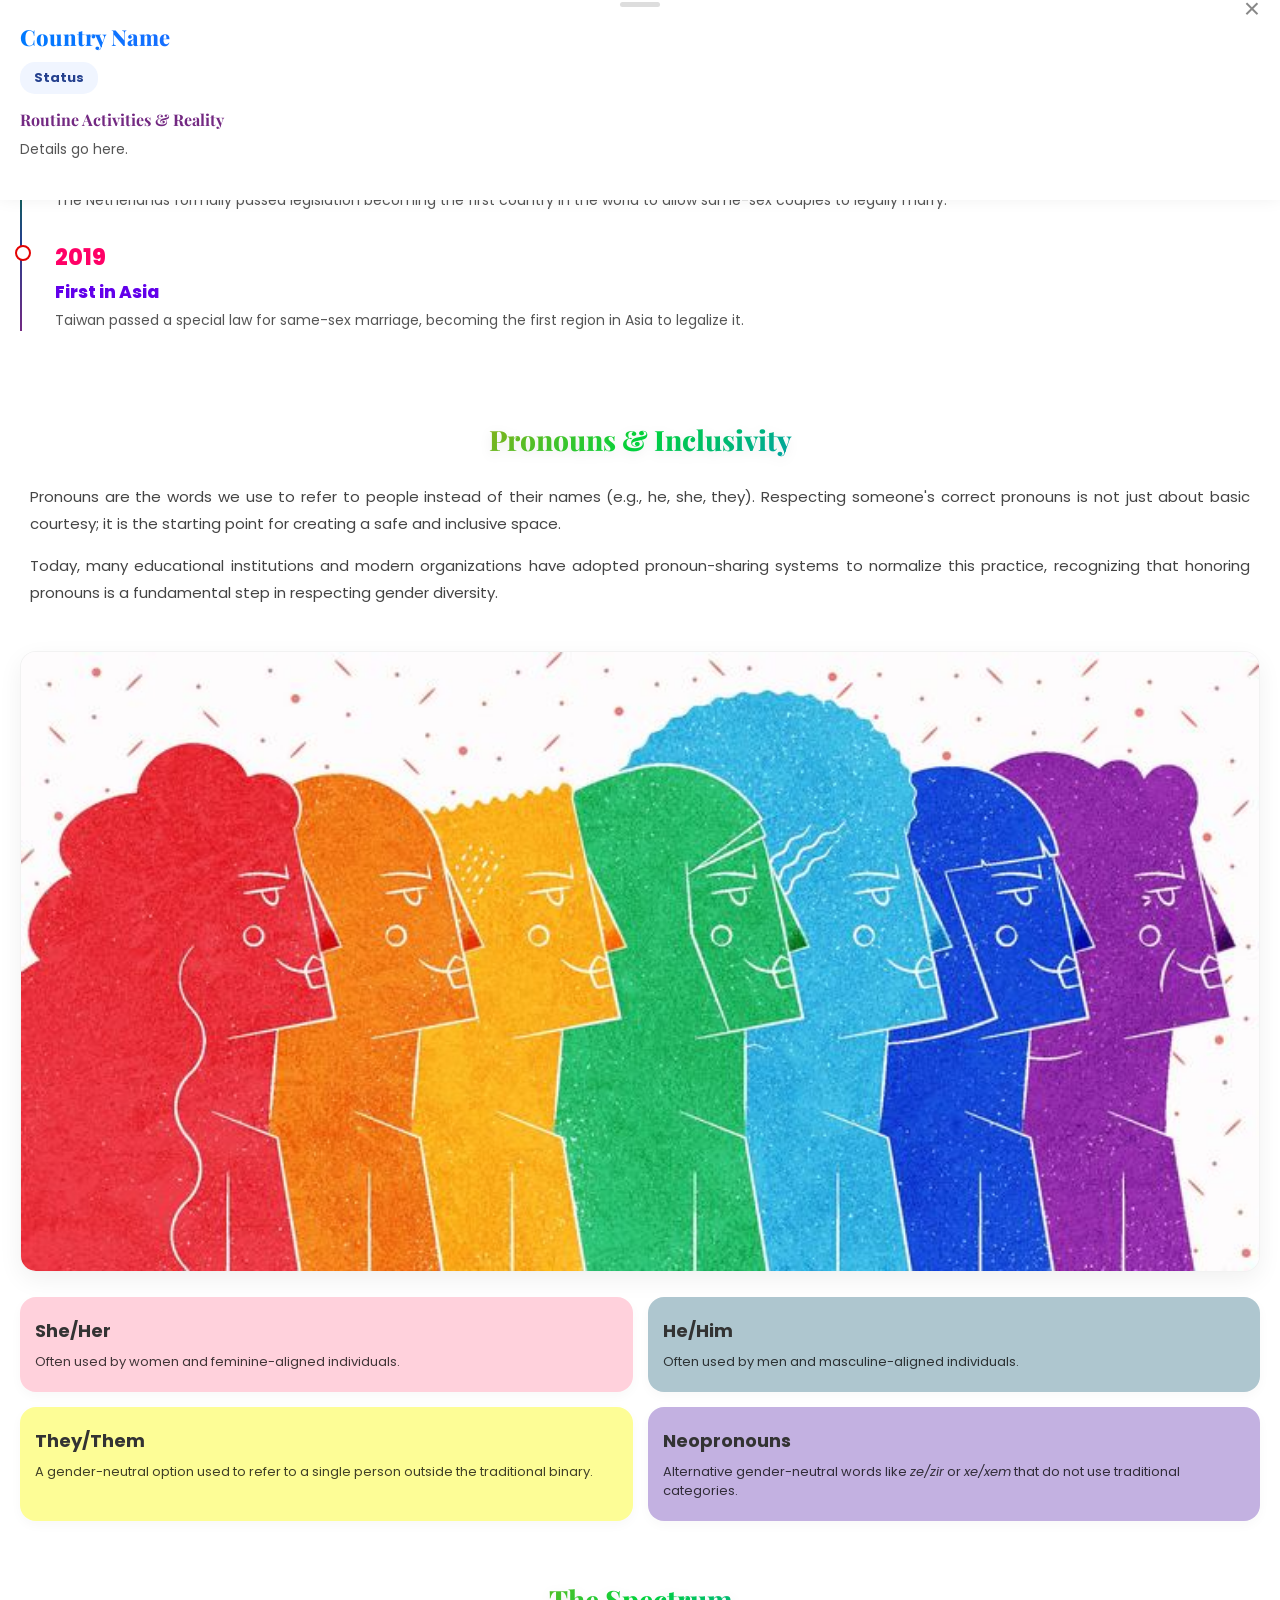
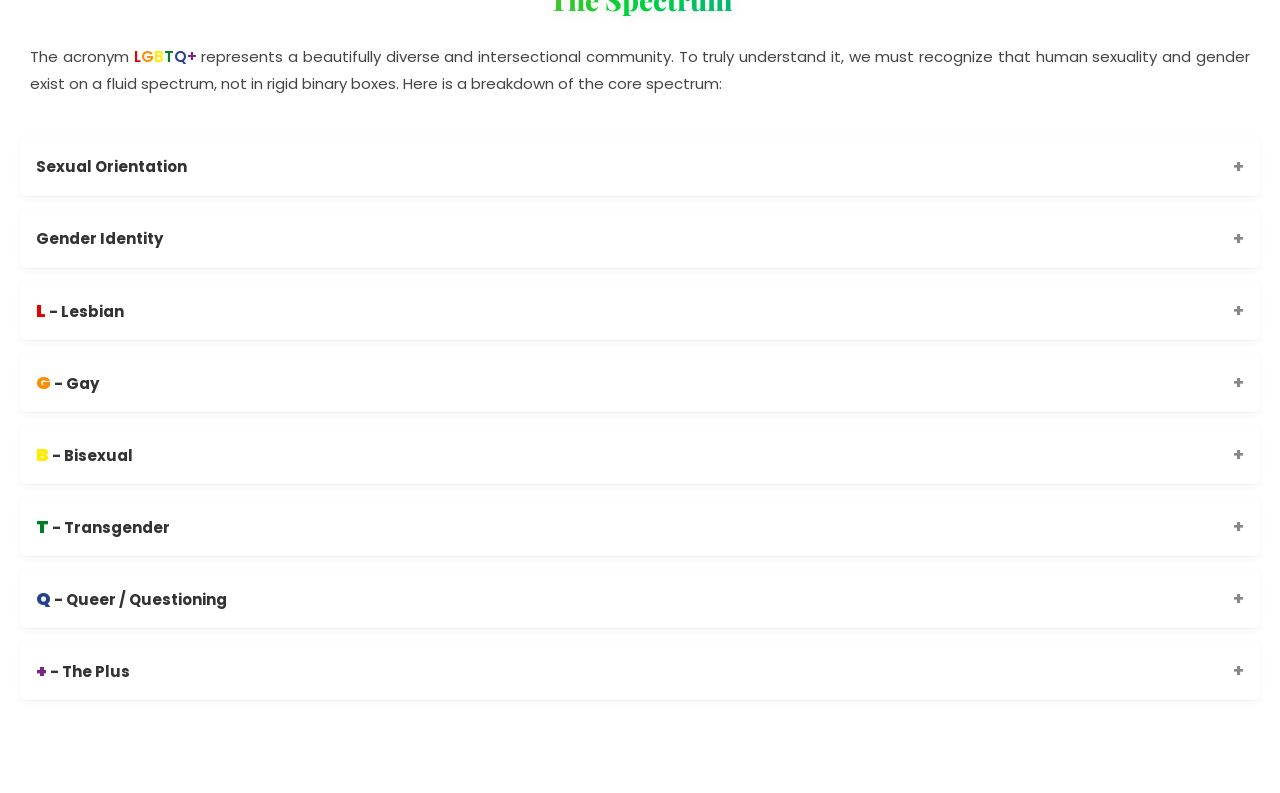
==== commit 26c91c5e: "style: apply vibrant and lively colors to all headings" ====
--- a/index.html
+++ b/index.html
@@ -151,7 +151,7 @@
         <h2 class="module-title">The Spectrum</h2>
         
         <div class="nature-intro">
-            <p>The acronym <strong>LGBTQ+</strong> represents a beautifully diverse and intersectional community. To truly understand it, we must recognize that human sexuality and gender exist on a fluid spectrum, not in rigid binary boxes. Here is a breakdown of the core spectrum:</p>
+           <p>The acronym <strong><span class="c-red">L</span><span class="c-orange">G</span><span class="c-yellow">B</span><span class="c-green">T</span><span class="c-blue">Q</span><span class="c-purple">+</span></strong> represents a beautifully diverse and intersectional community. To truly understand it, we must recognize that human sexuality and gender exist on a fluid spectrum, not in rigid binary boxes. Here is a breakdown of the core spectrum:</p>
         </div>
 
         <div class="accordion-item">
--- a/style.css
+++ b/style.css
@@ -4,11 +4,42 @@
     padding: 0;
     box-sizing: border-box;
 }
+/* 1. 基础设定 (移除原本的背景代码) */
 body {
-    background-color: #FAF9F6;
+    margin: 0;
     color: #333;
     overflow-x: hidden;
     font-family: 'Poppins', sans-serif;
+}
+
+/* 2. 终极解法：创建一个固定在最底层的“全屏流体画布” */
+body::before {
+    content: "";
+    position: fixed; /* 永远固定在视口，不随页面滚动拉伸 */
+    top: 0;
+    left: 0;
+    width: 100vw;
+    height: 100vh;
+    z-index: -1; /* 垫在最底层，绝不遮挡内容 */
+    
+    /* 淡淡的彩虹色系 (Pastel Rainbow) */
+    background: linear-gradient(
+        -45deg, 
+        #FFEBEE, /* 极淡粉 */
+        #FFF8E1, /* 极淡黄 */
+        #E8F5E9, /* 极淡绿 */
+        #E3F2FD, /* 极淡蓝 */
+        #F3E5F5  /* 极淡紫 */
+    );
+    background-size: 300% 300%;
+    animation: rainbowFlow 12s ease-in-out infinite alternate;
+}
+
+/* 3. 优化后的彩虹流动动画 */
+@keyframes rainbowFlow {
+    0% { background-position: 0% 50%; }
+    50% { background-position: 100% 50%; }
+    100% { background-position: 0% 50%; }
 }
 
 h1, h2, h3, h4, .rainbow-text {
@@ -148,12 +179,6 @@
 /* --- Nature Section & Carousel --- */
 .nature-intro {
     padding: 0 10px 25px 10px;
-}
-.nature-intro p {
-    font-size: 15px;
-    line-height: 1.8;
-    color: #444;
-    text-align: left; 
 }
 .nature-intro p strong {
     color: #008026; 
@@ -344,12 +369,21 @@
 .pronoun-intro {
     padding: 0 10px 20px 10px;
 }
+/* 统一处理长文本段落的排版，实现均匀的两端对齐 */
+.nature-intro p, 
 .pronoun-intro p {
     font-size: 15px;
     line-height: 1.8;
     color: #444;
     margin-bottom: 15px;
-    text-align: left;
+    
+    /* 1. 开启两端对齐 */
+    text-align: justify; 
+    
+    /* 2. 开启自动连字符 (最关键的一步) */
+    -webkit-hyphens: auto; /* 适配苹果手机浏览器 (Safari) */
+    -ms-hyphens: auto;     /* 适配旧版 IE/Edge */
+    hyphens: auto;         /* 标准语法 */
 }
 
 .pronoun-visual-container {
@@ -405,4 +439,91 @@
 .c-bg-pink { background-color: #FFD1DC; }
 .c-bg-blue { background-color: #AEC6CF; }
 .c-bg-yellow { background-color: #FDFD96; }
-.c-bg-purple { background-color: #C3B1E1; }+.c-bg-purple { background-color: #C3B1E1; }
+/* 强制将内容区块的背景变透明，让底层的渐变水彩透出来 */
+.map-intro, 
+.content-module, 
+.bg-light, 
+#pronouns-section {
+    background: transparent !important; 
+    background-color: transparent !important;
+}
+/* 导航栏毛玻璃特效 */
+header, .mobile-nav {
+    background: rgba(255, 255, 255, 0.65) !important;
+    backdrop-filter: blur(12px);
+    -webkit-backdrop-filter: blur(12px);
+    border-bottom: 1px solid rgba(255, 255, 255, 0.4);
+}
+/* 终极视觉穿透：让地图容器和底部弹窗变成高级毛玻璃，彻底融入水彩背景 */
+.map-container {
+    background: transparent !important;
+}
+
+/* 1. 遮罩层：稍微暗一点点，保持透明清爽，不要死黑 */
+.bottom-sheet-overlay {
+    position: fixed;
+    top: 0; left: 0; width: 100vw; height: 100vh;
+    background: rgba(0, 0, 0, 0.25); /* 把 0.7 改成 0.25，变成非常淡的透明灰 */
+    z-index: 9999; 
+    opacity: 0;
+    visibility: hidden;
+    transition: all 0.3s ease;
+}
+
+/* 2. 国家卡片：恢复原有的 100% 明亮纯白色，拒绝发暗发灰 */
+.bottom-sheet {
+    position: fixed;
+    bottom: -100%; 
+    left: 0;
+    width: 100vw;
+    background: #ffffff !important; /* 强制改回纯白色，恢复最高亮度 */
+    border-radius: 20px 20px 0 0;
+    padding: 24px 20px 40px 20px;
+    z-index: 10000; 
+    transition: bottom 0.4s cubic-bezier(0.175, 0.885, 0.32, 1.275); 
+    box-shadow: 0 -5px 20px rgba(0,0,0,0.1);
+    /* 清除多余的毛玻璃滤镜，保持文字最清晰 */
+    backdrop-filter: none; 
+    -webkit-backdrop-filter: none;
+    border-top: none;
+}
+/* === 标题色彩焕新：注入高饱和度的明艳活力 === */
+
+/* 1. 模块主标题 & 地图标题：明艳跳跃的彩虹糖渐变色 */
+.map-intro h2,
+.module-title {
+    background: linear-gradient(135deg, #FF1A5F, #FF9500, #00D23A, #007AFF, #B51AFF) !important;
+    -webkit-background-clip: text !important;
+    background-clip: text !important; /* 补上这一行，满足编辑器的强迫症 */
+    -webkit-text-fill-color: transparent !important;
+    font-weight: 800 !important;
+    font-size: 28px !important;
+    filter: drop-shadow(0px 3px 6px rgba(0,0,0,0.08)); /* 增加立体透亮感 */
+}
+
+/* 2. 自然界卡片小标题 (企鹅/长颈鹿等)：充满生机的亮翠绿 */
+.carousel-card h3 { 
+    color: #00B347 !important; 
+    font-weight: 800 !important;
+}
+
+/* 3. 历史时间轴：年份用活泼的火龙果粉，事件标题用电光紫 */
+.timeline-date {
+    color: #FF0066 !important;
+    font-size: 22px !important;
+}
+.timeline-content h4 { 
+    color: #6200EA !important; 
+    font-weight: 800 !important;
+    font-size: 17px !important;
+}
+
+/* 4. 地图点击后的弹窗国家名字：明亮的蓝紫高光渐变 */
+#sheetCountryName { 
+    background: linear-gradient(90deg, #007AFF, #B51AFF) !important;
+    -webkit-background-clip: text !important;
+    background-clip: text !important; /* 补上这一行，满足编辑器的强迫症 */
+    -webkit-text-fill-color: transparent !important;
+    font-weight: 800 !important;
+}
